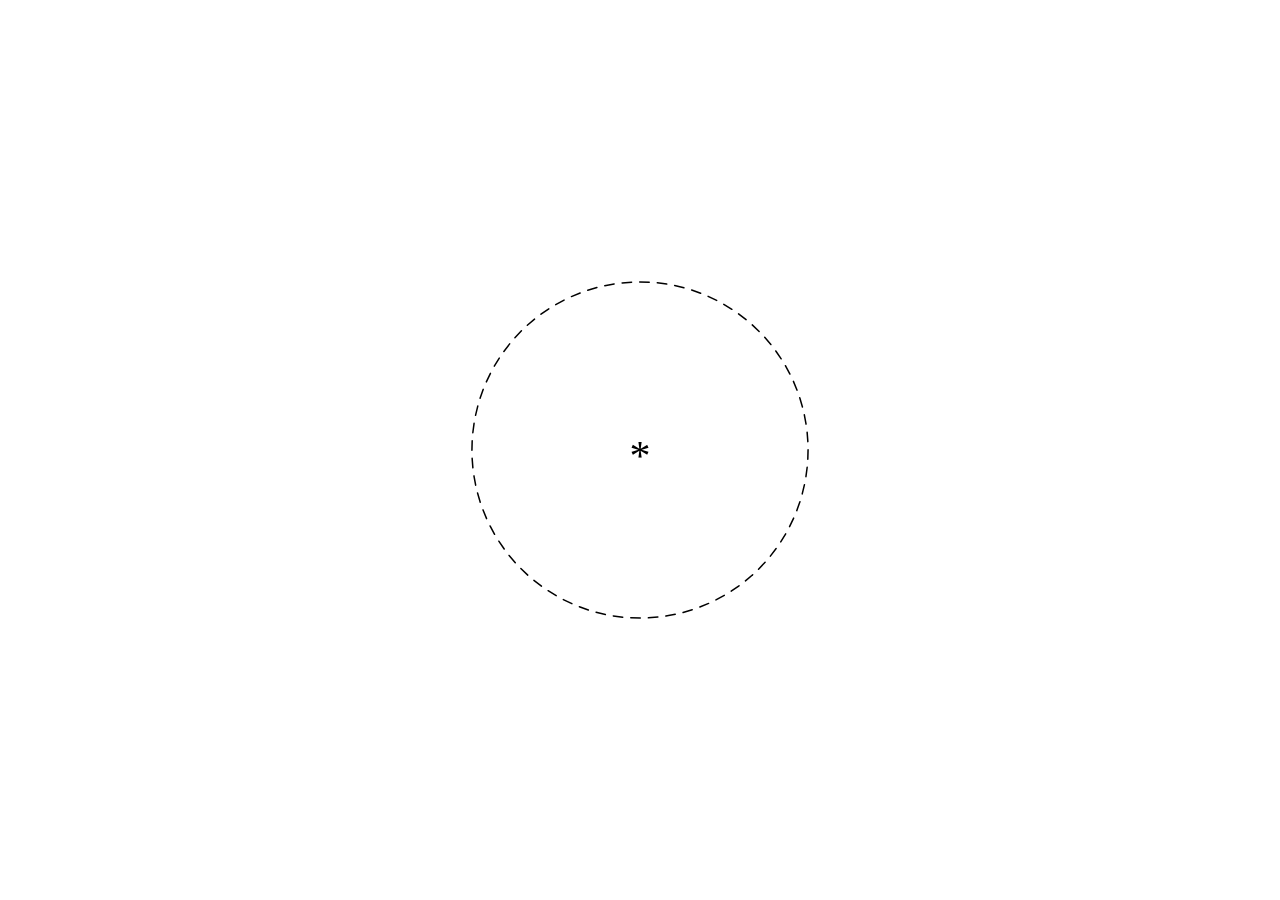
==== index.html @ d2bfefb0 "Add homepage ring and the four section pages Homepage: spinning dashed ring with hover-lifted quarte" ====
<!doctype html>
<html lang="en">
<head>
  <meta charset="utf-8">
  <meta name="viewport" content="width=device-width, initial-scale=1">
  <title>AV</title>
  <link rel="stylesheet" href="assets/icons.css">
  <link rel="stylesheet" href="assets/home.css">
</head>
<body>
  <main>
    <h1 class="sr-only">AV: film, design, about, miscellaneous</h1>

    <div class="stage" id="stage">
      <svg viewBox="-100 -100 200 200" aria-hidden="true">
        <!-- Dashed ring. Dashes are generated in home.js. -->
        <g id="ring"></g>

        <!-- Leader lines at each label, drawn in when that quarter is active. -->
        <g class="leaders">
          <line data-q="film"   x1="0"   y1="-70" x2="0"   y2="-80"/>
          <line data-q="misc"   x1="70"  y1="0"   x2="80"  y2="0"/>
          <line data-q="about"  x1="0"   y1="70"  x2="0"   y2="80"/>
          <line data-q="design" x1="-70" y1="0"   x2="-80" y2="0"/>
        </g>

        <!-- Center: a serif asterisk at rest, the section's icon when a quarter is active.
             Icons scale in from .icon, so position offsets live on an inner group. -->
        <text class="dot">*</text>

        <!-- Film: reels turn. -->
        <g class="icon" data-q="film">
          <g transform="translate(0 2.75)">
            <g class="reel">
              <circle cx="-7.5" cy="-9.5" r="5"/>
              <circle class="fill" cx="-7.5" cy="-12.1" r="1.1"/>
              <circle class="fill" cx="-5.25" cy="-8.2" r="1.1"/>
              <circle class="fill" cx="-9.75" cy="-8.2" r="1.1"/>
            </g>
            <g class="reel">
              <circle cx="2.5" cy="-9.5" r="5"/>
              <circle class="fill" cx="2.5" cy="-12.1" r="1.1"/>
              <circle class="fill" cx="4.75" cy="-8.2" r="1.1"/>
              <circle class="fill" cx="0.25" cy="-8.2" r="1.1"/>
            </g>
            <rect x="-12" y="-4" width="17" height="13"/>
            <path d="M5 0 L12 -3 L12 8 L5 5 Z"/>
          </g>
        </g>

        <!-- Design: the eye blinks. -->
        <g class="icon" data-q="design">
          <g class="lid">
            <path d="M-13 0 Q0 -10 13 0 Q0 10 -13 0 Z"/>
            <circle class="fill" r="2.6"/>
          </g>
        </g>

        <!-- About: the question mark tilts like a curious head, then the dot hops. -->
        <g class="icon" data-q="about">
          <g transform="translate(0 1)">
            <g class="tilt">
              <path d="M-4.5 -7 C-4.5 -12.5 5 -12.5 5 -7 C5 -3 0 -3 0 2.5"/>
              <circle class="fill hop" cy="8" r="1.3"/>
            </g>
          </g>
        </g>

        <!-- Misc: a ball of static. Lines are regenerated in home.js while visible. -->
        <g class="icon" data-q="misc">
          <path class="static"/>
          <path class="static"/>
          <path class="static"/>
        </g>
      </svg>

      <nav aria-label="Sections">
        <a class="q q-film"   data-q="film"   href="/film/">film</a>
        <a class="q q-misc"   data-q="misc"   href="/misc/">miscellaneous</a>
        <a class="q q-about"  data-q="about"  href="/about/">about</a>
        <a class="q q-design" data-q="design" href="/design/">design</a>
      </nav>
    </div>
  </main>

  <script src="assets/static.js"></script>
  <script src="assets/home.js"></script>
</body>
</html>
---- assets/icons.css ----
/* Section icons, shared by the homepage and the section pages.
   The homepage animates an icon while it is showing (.icon.on);
   section pages animate theirs all the time (.glyph). */

.glyph {
  fill: none;
  stroke: currentColor;
  stroke-width: 1.5;
  stroke-linecap: round;
  stroke-linejoin: round;
}

.glyph * { vector-effect: non-scaling-stroke; }

.glyph .fill {
  fill: currentColor;
  stroke: none;
}

.reel,
.lid,
.tilt,
.hop {
  transform-box: fill-box;
  transform-origin: center;
}

/* Film: the reels turn. */
:is(.icon.on, .glyph) .reel { animation: reel 2.4s linear infinite; }

@keyframes reel {
  to { transform: rotate(360deg); }
}

/* Design: blink every 4.5s; the negative delay lands the first blink about
   1s after the eye appears. */
:is(.icon.on, .glyph) .lid { animation: blink 4.5s ease-in-out -3.4s infinite; }

@keyframes blink {
  0%, 91%, 100% { transform: scaleY(1); }
  94%           { transform: scaleY(0.08); }
  97%           { transform: scaleY(1); }
}

/* About: pivot at the bottom of the mark so it tilts like a head, then the
   dot hops. */
.tilt { transform-origin: 50% 100%; }
:is(.icon.on, .glyph) .tilt { animation: tilt 3.6s cubic-bezier(0.45, 0, 0.25, 1) infinite; }
:is(.icon.on, .glyph) .hop { animation: hop 3.6s cubic-bezier(0.3, 0, 0.3, 1) infinite; }

@keyframes tilt {
  0%, 10%   { transform: rotate(0deg); }
  28%, 52%  { transform: rotate(-14deg); }
  68%, 100% { transform: rotate(0deg); }
}

@keyframes hop {
  0%, 70%   { transform: translateY(0); }
  77%       { transform: translateY(-2.6px); }
  84%, 100% { transform: translateY(0); }
}

/* Misc: the lines are redrawn by static.js. */
.static { stroke-width: 1.1; }

@media (prefers-reduced-motion: reduce) {
  :is(.icon, .glyph) * { animation: none !important; }
}
---- assets/home.css ----
:root {
  --ink: #000;
  --paper: #fff;
  --ease-out: cubic-bezier(0.2, 0.8, 0.2, 1);
}

* { box-sizing: border-box; }

html, body {
  margin: 0;
  background: var(--paper);
  color: var(--ink);
}

body {
  font-family: "Helvetica Neue", Helvetica, Arial, sans-serif;
  -webkit-font-smoothing: antialiased;
  overflow-x: hidden;
}

main {
  min-height: 100vh;
  min-height: 100svh;
  display: grid;
  place-items: center;
  padding: 16px;
}

.sr-only {
  position: absolute;
  width: 1px;
  height: 1px;
  overflow: hidden;
  clip: rect(0 0 0 0);
  white-space: nowrap;
}

/* ---------- Stage ---------- */

.stage {
  position: relative;
  width: min(64vmin, 560px);
  aspect-ratio: 1;
  -webkit-tap-highlight-color: transparent;
  user-select: none;
}

.stage.is-active { cursor: pointer; }

.stage svg {
  display: block;
  width: 100%;
  height: 100%;
  overflow: visible;
}

.stage svg * {
  vector-effect: non-scaling-stroke;
}

/* Dashes: each sits in a rotated group, so translateX moves it straight out
   from the center. */
.dash {
  stroke: var(--ink);
  stroke-width: 1.5;
  stroke-linecap: round;
  transition: transform 420ms var(--ease-out);
}

.dash.up {
  transform: translateX(7px);
}

/* Leaders grow outward from the circle. */
.leaders line {
  stroke: var(--ink);
  stroke-width: 1.5;
  transform-box: fill-box;
  transform: scale(0);
  transition: transform 260ms var(--ease-out);
}

.leaders [data-q="film"]   { transform-origin: 50% 100%; }
.leaders [data-q="misc"]   { transform-origin: 0 50%; }
.leaders [data-q="about"]  { transform-origin: 50% 0; }
.leaders [data-q="design"] { transform-origin: 100% 50%; }

.leaders line.on {
  transform: scale(1);
  transition-delay: 160ms;
}

/* ---------- Center ---------- */

.dot,
.icon {
  transform-box: fill-box;
  transform-origin: center;
  transition: opacity 220ms var(--ease-out), transform 320ms var(--ease-out);
}

.dot {
  fill: var(--ink);
  font-family: "Times New Roman", Times, serif;
  font-size: 15px;
  text-anchor: middle;
  /* The asterisk sits high in the em box; pull it down onto the center. */
  translate: 0 7px;
}

.stage.is-active .dot {
  opacity: 0;
  transform: scale(0.5);
}

.icon {
  fill: none;
  stroke: var(--ink);
  stroke-width: 1.5;
  stroke-linecap: round;
  stroke-linejoin: round;
  opacity: 0;
  transform: scale(0.6);
}

.icon .fill {
  fill: var(--ink);
  stroke: none;
}

.icon.on {
  opacity: 1;
  transform: scale(1);
  transition-delay: 60ms;
}

/* Icon animations live in icons.css, shared with the section pages. */

/* ---------- Page transition ---------- */

/* Clicking a quarter shrinks this ring into the corner ring on the section
   page (and back again), where the browser supports it. */
@view-transition { navigation: auto; }

.stage svg { view-transition-name: ring; }

::view-transition-group(ring) {
  animation-duration: 520ms;
  animation-timing-function: cubic-bezier(0.77, 0, 0.175, 1);
}

@media (prefers-reduced-motion: reduce) {
  @view-transition { navigation: none; }
}

/* ---------- Labels ---------- */

.q {
  position: absolute;
  font-size: 13px;
  line-height: 1;
  letter-spacing: 0.02em;
  color: var(--ink);
  text-decoration: none;
  white-space: nowrap;
  padding: 6px 4px;
  opacity: 0;
  transition: opacity 200ms var(--ease-out), translate 260ms var(--ease-out);
}

.q.on,
.q:focus-visible {
  opacity: 1;
  translate: 0 0;
  transition-delay: 200ms;
}

.q:focus-visible {
  outline: 1.5px solid var(--ink);
  outline-offset: 2px;
}

/* Pinwheel, as in the sketch: each label sits beside the outer end of its
   leader line (leader ends at 40% from center). */
.q-film   { right: calc(50% + 4px); top: 10%; transform: translateY(-50%); translate: 0 4px; }
.q-misc   { left: calc(90% + 4px);  top: 50%; transform: translateY(-50%); translate: -4px 0; }
.q-about  { left: calc(50% + 4px);  top: 90%; transform: translateY(-50%); translate: 0 -4px; }
.q-design { right: calc(90% + 4px); top: 50%; transform: translateY(-50%); translate: 4px 0; }

@media (min-width: 900px) {
  .q { font-size: 15px; }
}

/* Phones: size the ring so "miscellaneous" still fits beside it. */
@media (max-width: 560px) {
  .stage { width: min(calc(100vw - 170px), 60vh); }
  .q { font-size: 12px; }
}

@media (prefers-reduced-motion: reduce) {
  .dash, .leaders line, .dot, .icon, .q {
    transition-duration: 0ms !important;
    transition-delay: 0ms !important;
  }
  .icon * { animation: none !important; }
}
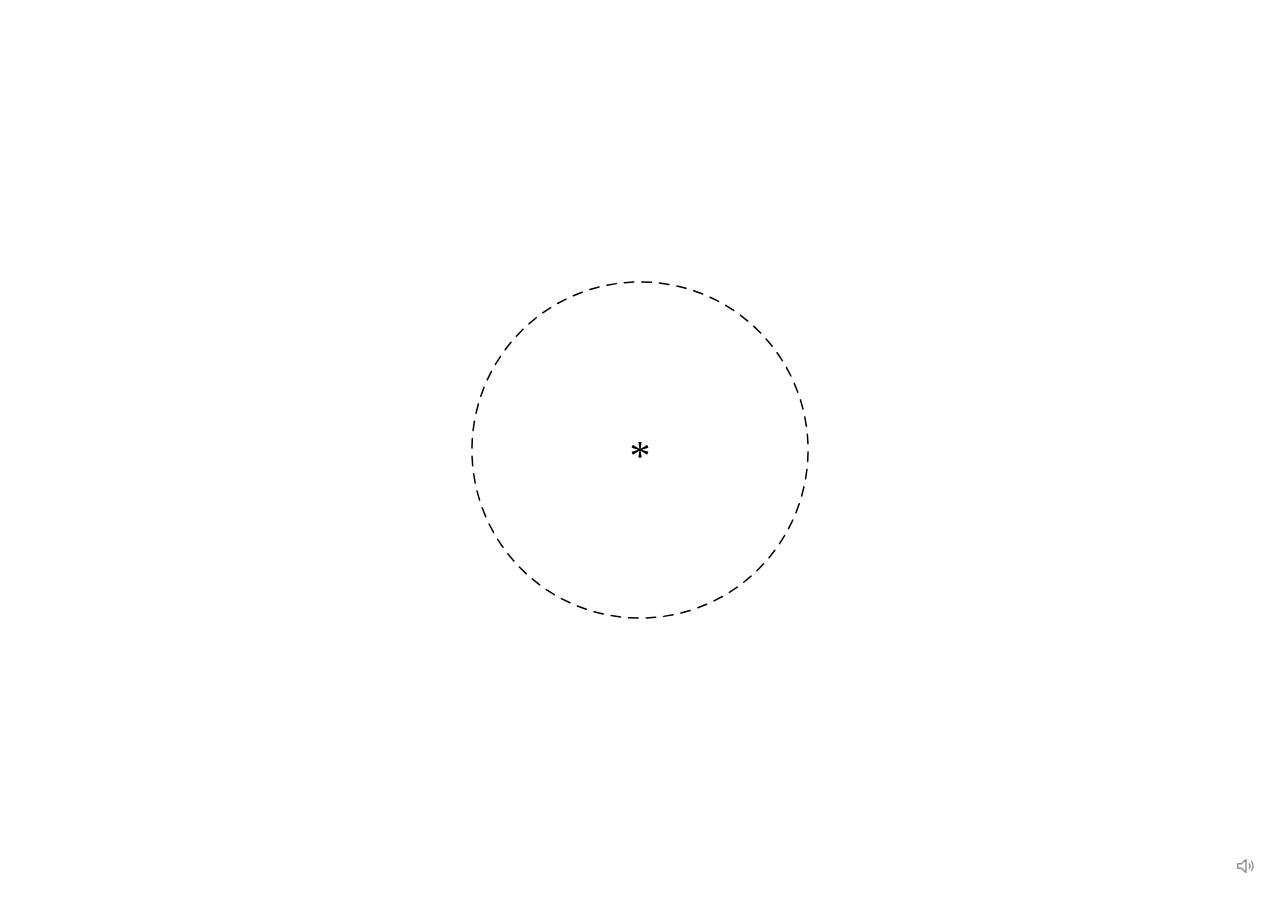
==== commit 88806a25: "Add background music with sound control and in-place page navigation Calm track plays on arrival; a " ====
--- a/index.html
+++ b/index.html
@@ -6,6 +6,7 @@
   <title>AV</title>
   <link rel="stylesheet" href="assets/icons.css">
   <link rel="stylesheet" href="assets/home.css">
+  <link rel="stylesheet" href="assets/sound.css">
 </head>
 <body>
   <main>
@@ -85,5 +86,8 @@
 
   <script src="assets/static.js"></script>
   <script src="assets/home.js"></script>
+  <script src="assets/site.js"></script>
+  <script src="assets/sound.js"></script>
+  <script src="assets/nav.js"></script>
 </body>
 </html>
--- a/assets/sound.css
+++ b/assets/sound.css
@@ -0,0 +1,145 @@
+/* Sound control, bottom-right on every page. Takes the page's ink, so it
+   inverts with the ground. */
+
+.sound {
+  position: fixed;
+  right: max(4px, calc(var(--gutter, 24px) - 12px));
+  bottom: 12px;
+  z-index: 20;
+  /* Stays put while the next page opens around it. */
+  view-transition-name: sound;
+  color: var(--ink, #000);
+  font: 12px/1.5 "Courier New", Courier, monospace;
+  letter-spacing: 0.04em;
+  text-transform: uppercase;
+}
+
+.sound button {
+  font: inherit;
+  letter-spacing: inherit;
+  text-transform: inherit;
+  color: inherit;
+  background: none;
+  border: 0;
+  padding: 0;
+  cursor: pointer;
+  -webkit-tap-highlight-color: transparent;
+}
+
+.sound button:focus-visible {
+  outline: 1.5px solid var(--ink, #000);
+  outline-offset: 2px;
+}
+
+/* ---------- Speaker ---------- */
+
+.sound-icon {
+  display: grid;
+  place-items: center;
+  width: 44px;
+  height: 44px;
+  transition: transform 160ms cubic-bezier(0.23, 1, 0.32, 1), opacity 200ms ease;
+}
+
+.sound-icon:active { transform: scale(0.95); }
+.sound .sound-icon:focus-visible { outline-offset: -4px; }
+
+.sound svg {
+  width: 22px;
+  height: 22px;
+  overflow: visible;
+  fill: none;
+  stroke: currentColor;
+  stroke-width: 1.5;
+  stroke-linejoin: round;
+  stroke-linecap: round;
+}
+
+.sound svg g {
+  opacity: 0;
+  filter: blur(1px);
+  transition: opacity 150ms ease, filter 150ms ease;
+}
+
+.sound[data-icon="calm"] .calm,
+.sound[data-icon="chaos"] .chaos,
+.sound[data-icon="off"] .off {
+  opacity: 1;
+  filter: none;
+}
+
+/* Music is chosen but the browser is holding it until the first interaction. */
+.sound.is-waiting .sound-icon { opacity: 0.45; }
+.sound.is-waiting:is(:has(:focus-visible), .is-open) .sound-icon { opacity: 1; }
+
+/* ---------- Panel: credit and options ---------- */
+
+/* Sits to the left of the speaker. Its right padding covers the gap to the
+   speaker, so the pointer never leaves the control on the way across. */
+.sound-panel {
+  position: absolute;
+  right: 100%;
+  bottom: 50%;
+  translate: 0 50%;
+  display: grid;
+  justify-items: end;
+  gap: 2px;
+  padding: 4px 4px 4px 8px;
+  background: var(--paper, #fff);
+  white-space: nowrap;
+  visibility: hidden;
+  opacity: 0;
+  transform: translateX(4px);
+  /* Leaving closes it at once; only opening animates. */
+  transition: none;
+}
+
+.sound:has(:focus-visible) .sound-panel,
+.sound.is-open .sound-panel {
+  visibility: visible;
+  opacity: 1;
+  transform: none;
+  transition: opacity 150ms ease-out, transform 200ms cubic-bezier(0.23, 1, 0.32, 1);
+}
+
+@media (hover: hover) and (pointer: fine) {
+  .sound.is-waiting:hover .sound-icon { opacity: 1; }
+  .sound:hover .sound-panel {
+    visibility: visible;
+    opacity: 1;
+    transform: none;
+    transition: opacity 150ms ease-out, transform 200ms cubic-bezier(0.23, 1, 0.32, 1);
+  }
+}
+
+.sound-options {
+  display: flex;
+  gap: 4px;
+}
+
+/* Bracketed, like the tags on the about page; inverts on hover. */
+.sound-options button {
+  padding: 4px 2px;
+  font-weight: 700;
+  transition: transform 160ms cubic-bezier(0.23, 1, 0.32, 1);
+}
+
+.sound-options button::before { content: "["; }
+.sound-options button::after  { content: "]"; }
+.sound-options button:active  { transform: scale(0.97); }
+
+@media (hover: hover) and (pointer: fine) {
+  .sound-options button:hover {
+    background: var(--ink, #000);
+    color: var(--paper, #fff);
+  }
+}
+
+@media (prefers-reduced-motion: reduce) {
+  .sound-icon,
+  .sound svg g { transition-property: opacity; }
+  .sound-panel { transform: none; }
+  .sound-options button { transition: none; }
+}
+
+::view-transition-group(sound) { animation: none; }
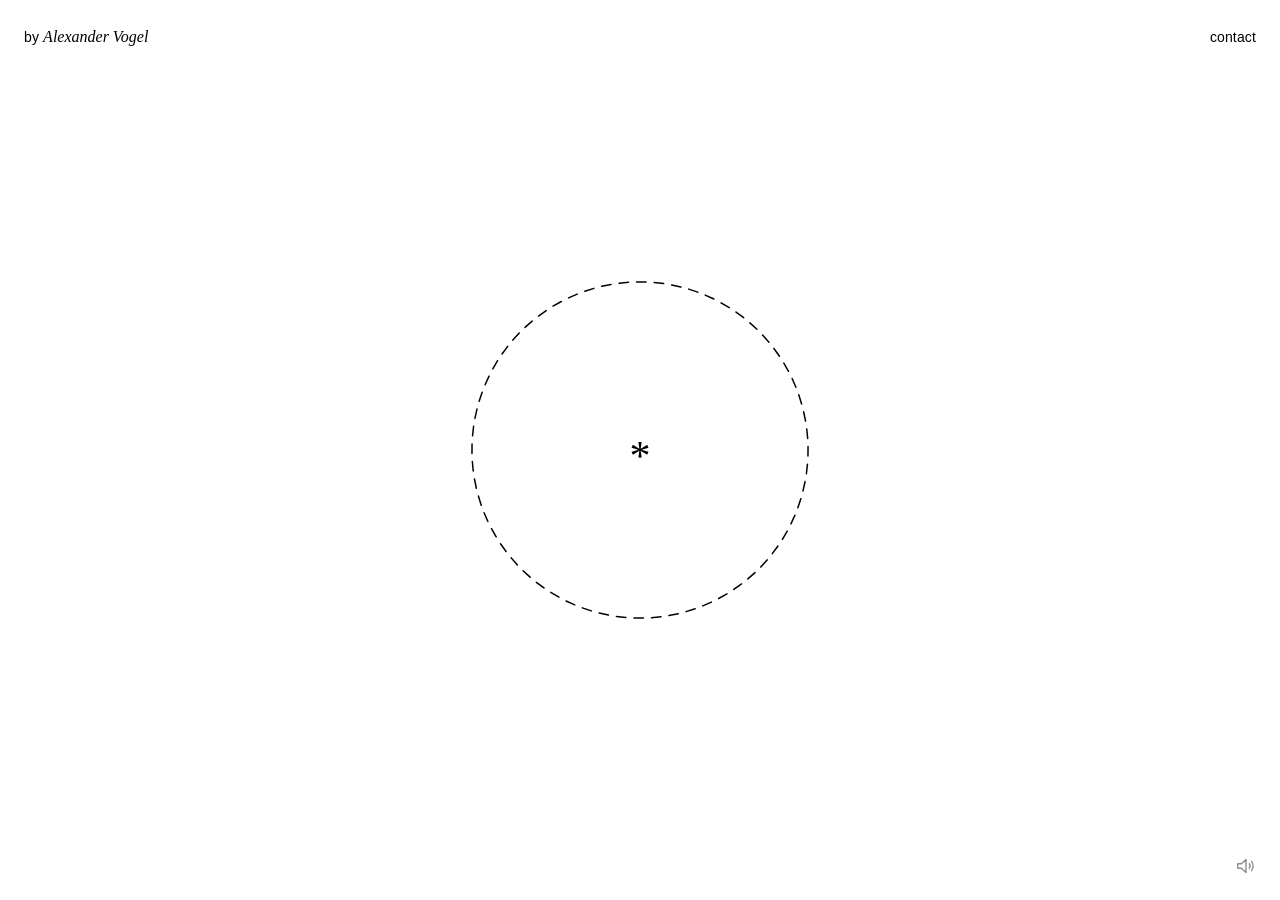
==== commit d43b25f3: "Add homepage masthead and take the chaos track off the site The homepage now reads "by Alexander Vog" ====
--- a/index.html
+++ b/index.html
@@ -3,14 +3,18 @@
 <head>
   <meta charset="utf-8">
   <meta name="viewport" content="width=device-width, initial-scale=1">
-  <title>AV</title>
+  <title>Alexander Vogel / Portfolio</title>
   <link rel="stylesheet" href="assets/icons.css">
   <link rel="stylesheet" href="assets/home.css">
   <link rel="stylesheet" href="assets/sound.css">
 </head>
 <body>
+  <header class="masthead">
+    <h1 class="byline">by <em>Alexander Vogel</em><span class="sr-only">: portfolio of film, design and more</span></h1>
+    <a class="contact" href="/about/#contact">contact</a>
+  </header>
+
   <main>
-    <h1 class="sr-only">AV: film, design, about, miscellaneous</h1>
 
     <div class="stage" id="stage">
       <svg viewBox="-100 -100 200 200" aria-hidden="true">
--- a/assets/home.css
+++ b/assets/home.css
@@ -16,6 +16,11 @@
   font-family: "Helvetica Neue", Helvetica, Arial, sans-serif;
   -webkit-font-smoothing: antialiased;
   overflow-x: hidden;
+}
+
+::selection {
+  background: var(--ink);
+  color: var(--paper);
 }
 
 main {
@@ -23,7 +28,61 @@
   min-height: 100svh;
   display: grid;
   place-items: center;
-  padding: 16px;
+  /* Clear of the masthead above and the sound control below. */
+  padding: 76px 16px;
+}
+
+/* ---------- Masthead ---------- */
+
+/* Same height, gutters and voices as the section pages' top bar: the name is
+   set like the current room (Times italic), "contact" like every other page. */
+.masthead {
+  position: absolute;
+  inset: 0 0 auto;
+  z-index: 1;
+  height: 76px;
+  padding: 0 24px;
+  display: flex;
+  align-items: center;
+  justify-content: space-between;
+  font-size: 14px;
+  line-height: 1.4;
+  letter-spacing: 0.01em;
+}
+
+.byline {
+  margin: 0;
+  font: inherit;
+}
+
+.byline em {
+  font: italic 16px/1 "Times New Roman", Times, serif;
+  letter-spacing: 0;
+}
+
+.byline:focus { outline: none; }
+
+.masthead .contact {
+  color: inherit;
+  text-decoration: none;
+  padding: 12px 0;
+}
+
+.masthead .contact:focus-visible {
+  outline: 1.5px solid var(--ink);
+  outline-offset: 3px;
+}
+
+@media (hover: hover) and (pointer: fine) {
+  .masthead .contact:hover {
+    text-decoration: underline;
+    text-decoration-thickness: 1px;
+    text-underline-offset: 3px;
+  }
+}
+
+@media (max-width: 720px) {
+  .masthead { padding: 0 16px; }
 }
 
 .sr-only {
